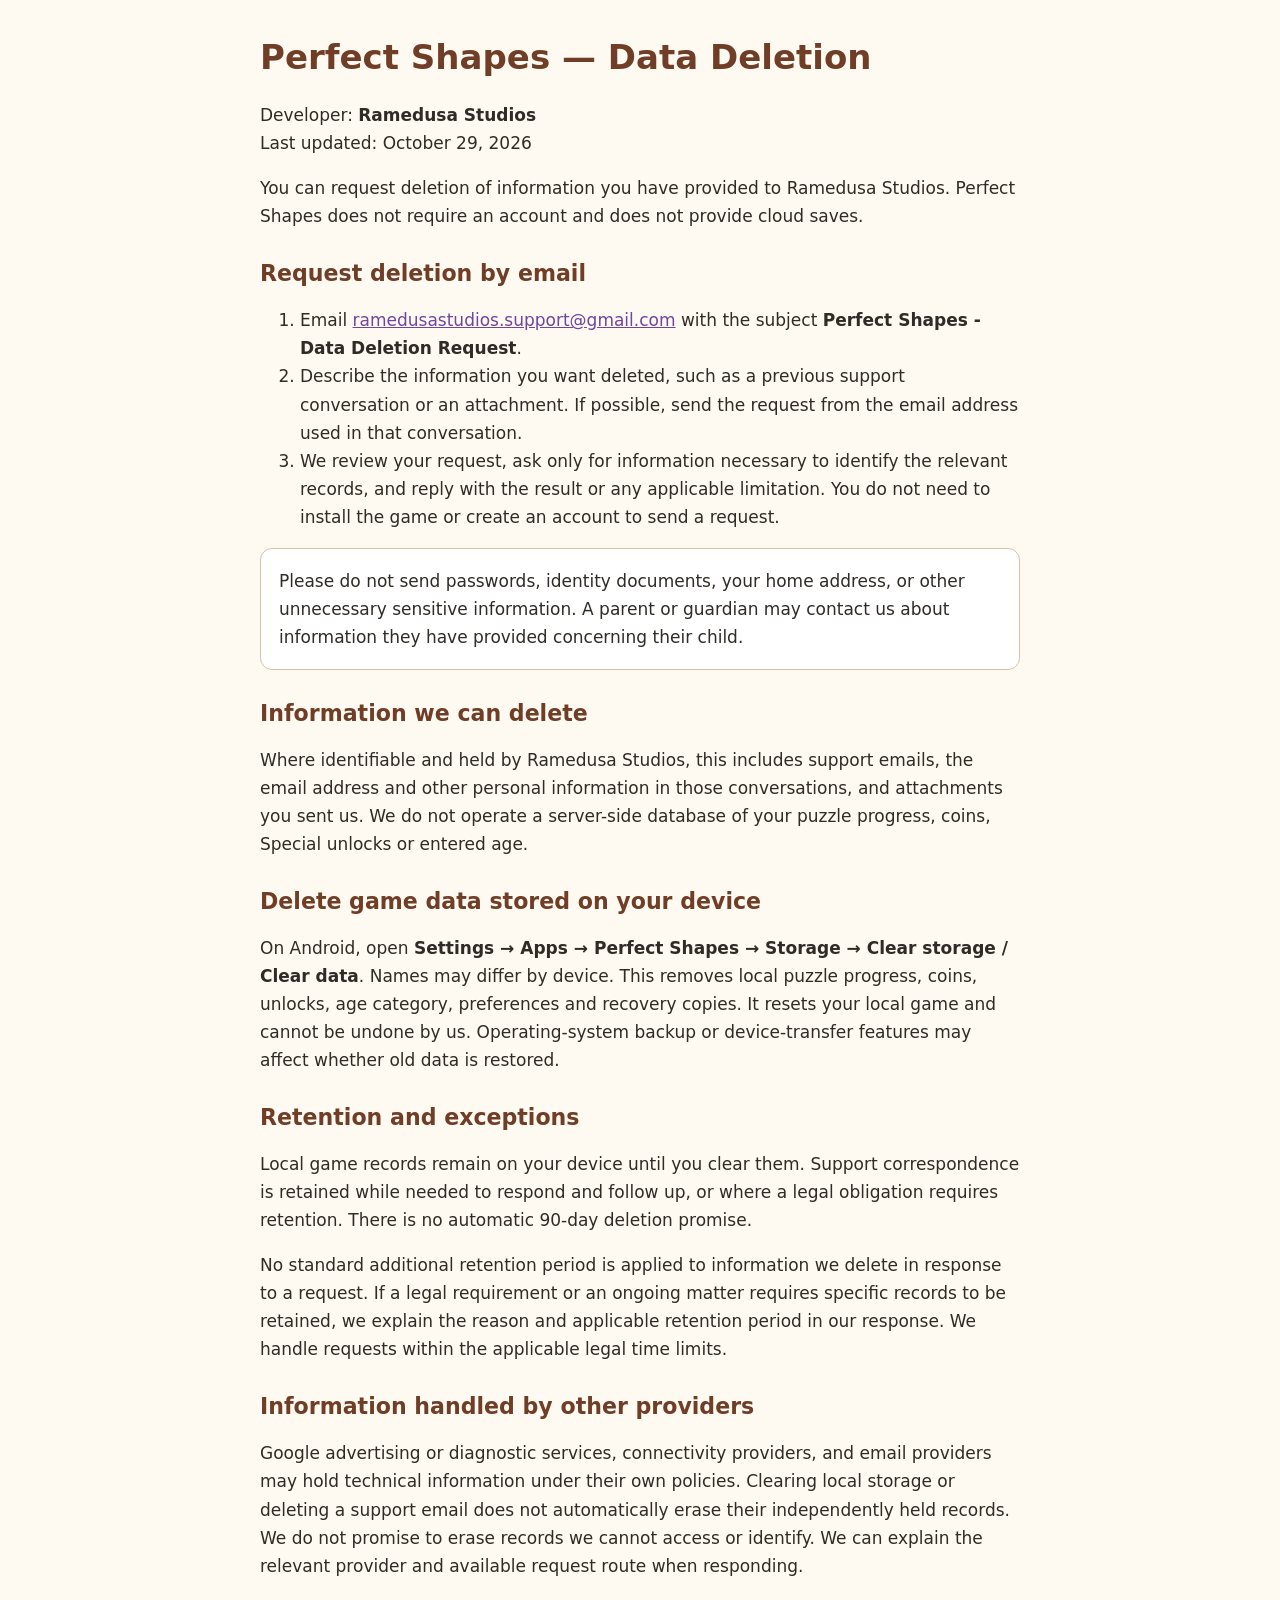
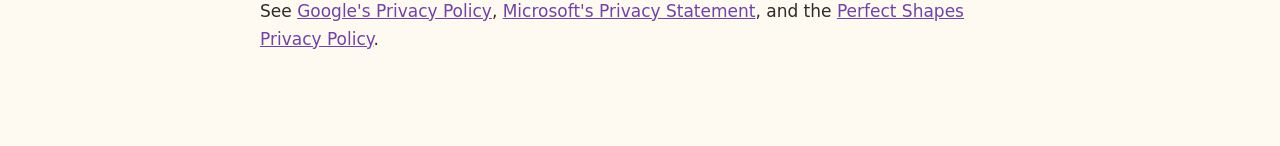
==== data-deletion.html @ 40631a1a "Add files via upload" ====
<!doctype html>
<html lang="en">
<head>
  <meta charset="utf-8">
  <meta name="viewport" content="width=device-width, initial-scale=1">
  <title>Perfect Shapes — Data Deletion</title>
  <style>
    body { max-width: 760px; margin: 36px auto; padding: 0 22px 40px; font: 17px/1.65 system-ui, sans-serif; color: #302b26; background: #fffaf1; }
    h1, h2 { line-height: 1.25; color: #703e27; }
    h2 { margin-top: 30px; font-size: 1.3em; }
    a { color: #7045a0; overflow-wrap: anywhere; }
    .contact { padding: 18px; border: 1px solid #d7c1a5; border-radius: 12px; background: #fff; }
  </style>
</head>
<body>
  <h1>Perfect Shapes — Data Deletion</h1>
  <p>Developer: <strong>Ramedusa Studios</strong><br>Last updated: October 29, 2026</p>
  <p>You can request deletion of information you have provided to Ramedusa Studios. Perfect Shapes does not require an account and does not provide cloud saves.</p>

  <h2>Request deletion by email</h2>
  <ol>
    <li>Email <a href="mailto:ramedusastudios.support@gmail.com?subject=Perfect%20Shapes%20-%20Data%20Deletion%20Request">ramedusastudios.support@gmail.com</a> with the subject <strong>Perfect Shapes - Data Deletion Request</strong>.</li>
    <li>Describe the information you want deleted, such as a previous support conversation or an attachment. If possible, send the request from the email address used in that conversation.</li>
    <li>We review your request, ask only for information necessary to identify the relevant records, and reply with the result or any applicable limitation. You do not need to install the game or create an account to send a request.</li>
  </ol>
  <p class="contact">Please do not send passwords, identity documents, your home address, or other unnecessary sensitive information. A parent or guardian may contact us about information they have provided concerning their child.</p>

  <h2>Information we can delete</h2>
  <p>Where identifiable and held by Ramedusa Studios, this includes support emails, the email address and other personal information in those conversations, and attachments you sent us. We do not operate a server-side database of your puzzle progress, coins, Special unlocks or entered age.</p>

  <h2>Delete game data stored on your device</h2>
  <p>On Android, open <strong>Settings → Apps → Perfect Shapes → Storage → Clear storage / Clear data</strong>. Names may differ by device. This removes local puzzle progress, coins, unlocks, age category, preferences and recovery copies. It resets your local game and cannot be undone by us. Operating-system backup or device-transfer features may affect whether old data is restored.</p>

  <h2>Retention and exceptions</h2>
  <p>Local game records remain on your device until you clear them. Support correspondence is retained while needed to respond and follow up, or where a legal obligation requires retention. There is no automatic 90-day deletion promise.</p>
  <p>No standard additional retention period is applied to information we delete in response to a request. If a legal requirement or an ongoing matter requires specific records to be retained, we explain the reason and applicable retention period in our response. We handle requests within the applicable legal time limits.</p>

  <h2>Information handled by other providers</h2>
  <p>Google advertising or diagnostic services, connectivity providers, and email providers may hold technical information under their own policies. Clearing local storage or deleting a support email does not automatically erase their independently held records. We do not promise to erase records we cannot access or identify. We can explain the relevant provider and available request route when responding.</p>
  <p>See <a href="https://policies.google.com/privacy">Google's Privacy Policy</a>, <a href="https://privacy.microsoft.com/privacystatement">Microsoft's Privacy Statement</a>, and the <a href="https://ramedus.github.io/perfect-shapes-privacy/">Perfect Shapes Privacy Policy</a>.</p>
</body>
</html>
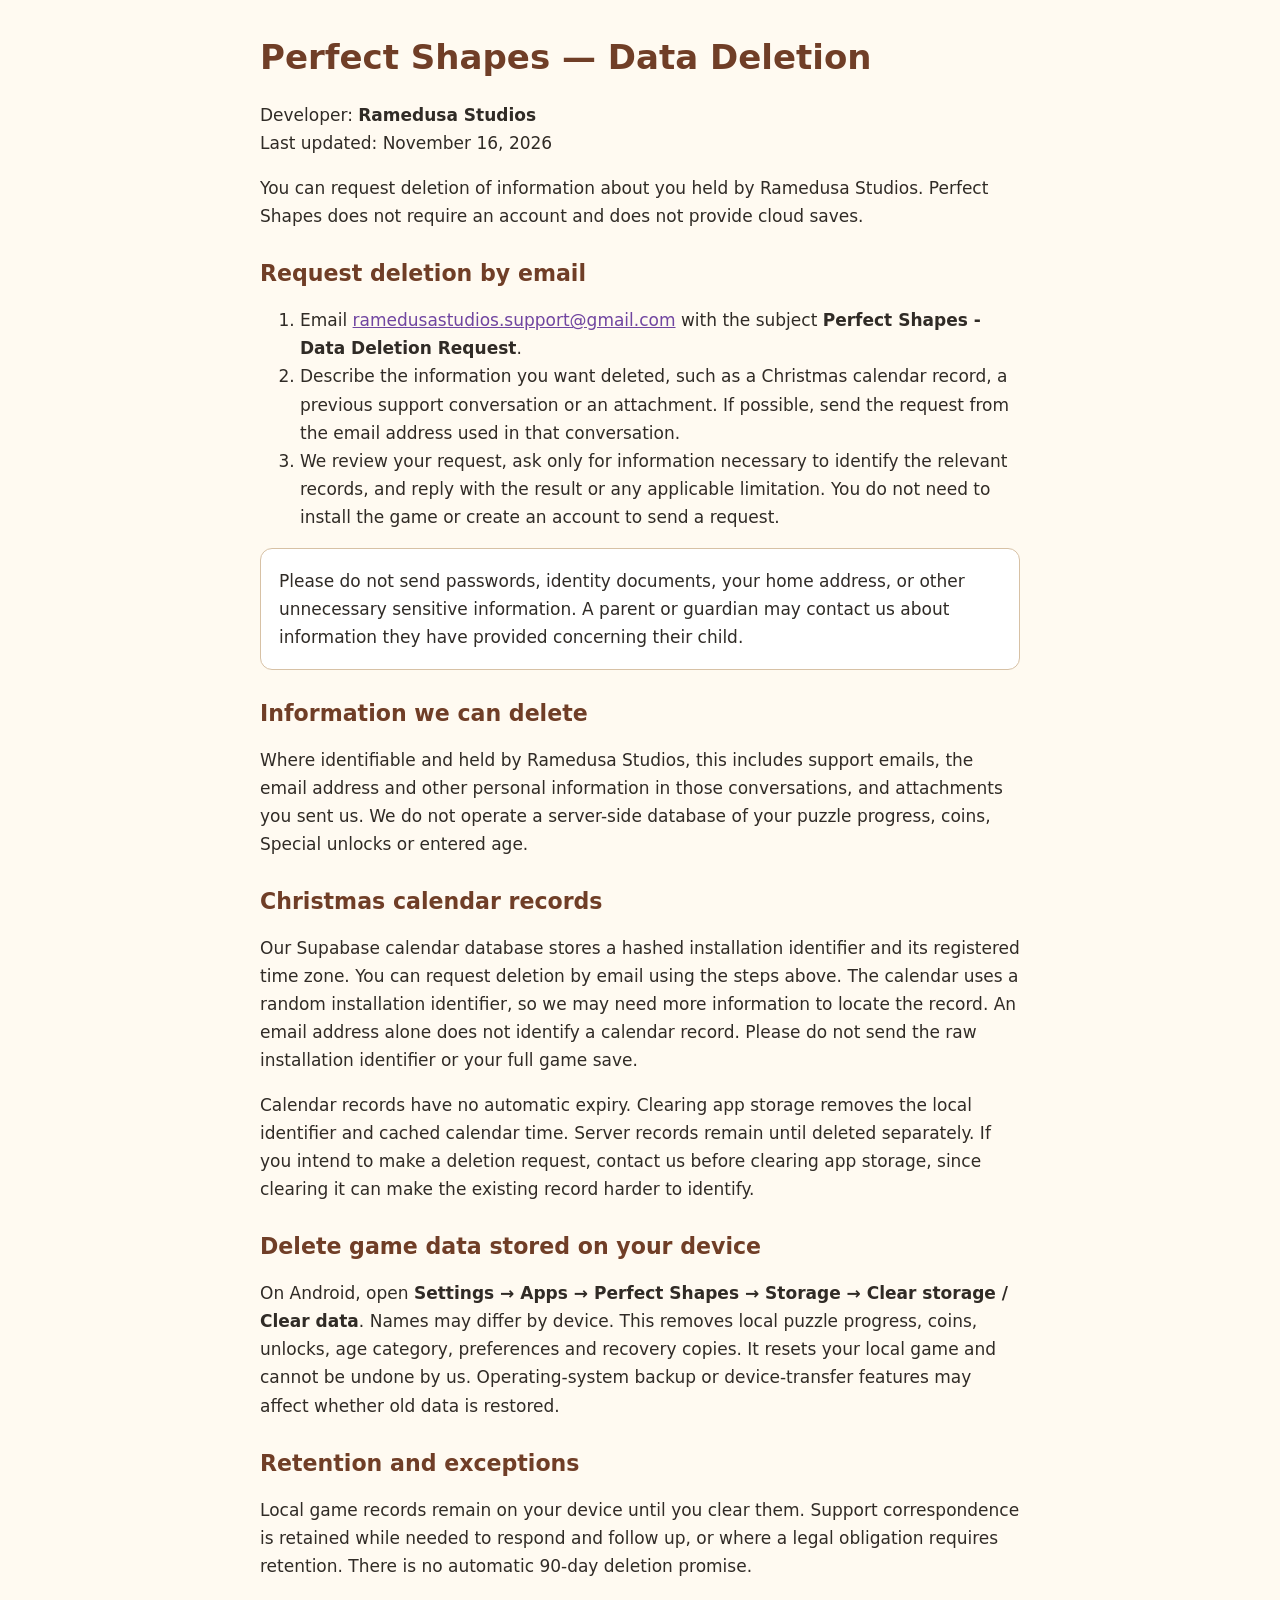
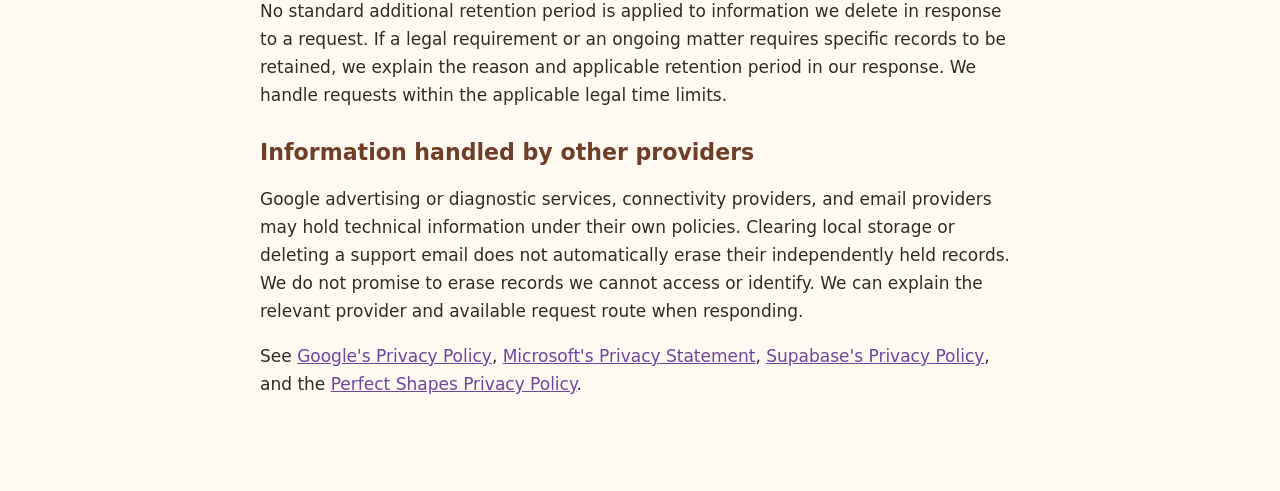
==== commit a7734fc3: "Update data-deletion.html" ====
--- a/data-deletion.html
+++ b/data-deletion.html
@@ -14,19 +14,23 @@
 </head>
 <body>
   <h1>Perfect Shapes — Data Deletion</h1>
-  <p>Developer: <strong>Ramedusa Studios</strong><br>Last updated: October 29, 2026</p>
-  <p>You can request deletion of information you have provided to Ramedusa Studios. Perfect Shapes does not require an account and does not provide cloud saves.</p>
+  <p>Developer: <strong>Ramedusa Studios</strong><br>Last updated: November 16, 2026</p>
+  <p>You can request deletion of information about you held by Ramedusa Studios. Perfect Shapes does not require an account and does not provide cloud saves.</p>
 
   <h2>Request deletion by email</h2>
   <ol>
     <li>Email <a href="mailto:ramedusastudios.support@gmail.com?subject=Perfect%20Shapes%20-%20Data%20Deletion%20Request">ramedusastudios.support@gmail.com</a> with the subject <strong>Perfect Shapes - Data Deletion Request</strong>.</li>
-    <li>Describe the information you want deleted, such as a previous support conversation or an attachment. If possible, send the request from the email address used in that conversation.</li>
+    <li>Describe the information you want deleted, such as a Christmas calendar record, a previous support conversation or an attachment. If possible, send the request from the email address used in that conversation.</li>
     <li>We review your request, ask only for information necessary to identify the relevant records, and reply with the result or any applicable limitation. You do not need to install the game or create an account to send a request.</li>
   </ol>
   <p class="contact">Please do not send passwords, identity documents, your home address, or other unnecessary sensitive information. A parent or guardian may contact us about information they have provided concerning their child.</p>
 
   <h2>Information we can delete</h2>
   <p>Where identifiable and held by Ramedusa Studios, this includes support emails, the email address and other personal information in those conversations, and attachments you sent us. We do not operate a server-side database of your puzzle progress, coins, Special unlocks or entered age.</p>
+
+  <h2>Christmas calendar records</h2>
+  <p>Our Supabase calendar database stores a hashed installation identifier and its registered time zone. You can request deletion by email using the steps above. The calendar uses a random installation identifier, so we may need more information to locate the record. An email address alone does not identify a calendar record. Please do not send the raw installation identifier or your full game save.</p>
+  <p>Calendar records have no automatic expiry. Clearing app storage removes the local identifier and cached calendar time. Server records remain until deleted separately. If you intend to make a deletion request, contact us before clearing app storage, since clearing it can make the existing record harder to identify.</p>
 
   <h2>Delete game data stored on your device</h2>
   <p>On Android, open <strong>Settings → Apps → Perfect Shapes → Storage → Clear storage / Clear data</strong>. Names may differ by device. This removes local puzzle progress, coins, unlocks, age category, preferences and recovery copies. It resets your local game and cannot be undone by us. Operating-system backup or device-transfer features may affect whether old data is restored.</p>
@@ -37,6 +41,6 @@
 
   <h2>Information handled by other providers</h2>
   <p>Google advertising or diagnostic services, connectivity providers, and email providers may hold technical information under their own policies. Clearing local storage or deleting a support email does not automatically erase their independently held records. We do not promise to erase records we cannot access or identify. We can explain the relevant provider and available request route when responding.</p>
-  <p>See <a href="https://policies.google.com/privacy">Google's Privacy Policy</a>, <a href="https://privacy.microsoft.com/privacystatement">Microsoft's Privacy Statement</a>, and the <a href="https://ramedus.github.io/perfect-shapes-privacy/">Perfect Shapes Privacy Policy</a>.</p>
+  <p>See <a href="https://policies.google.com/privacy">Google's Privacy Policy</a>, <a href="https://privacy.microsoft.com/privacystatement">Microsoft's Privacy Statement</a>, <a href="https://supabase.com/privacy">Supabase's Privacy Policy</a>, and the <a href="https://ramedus.github.io/perfect-shapes-privacy/">Perfect Shapes Privacy Policy</a>.</p>
 </body>
 </html>
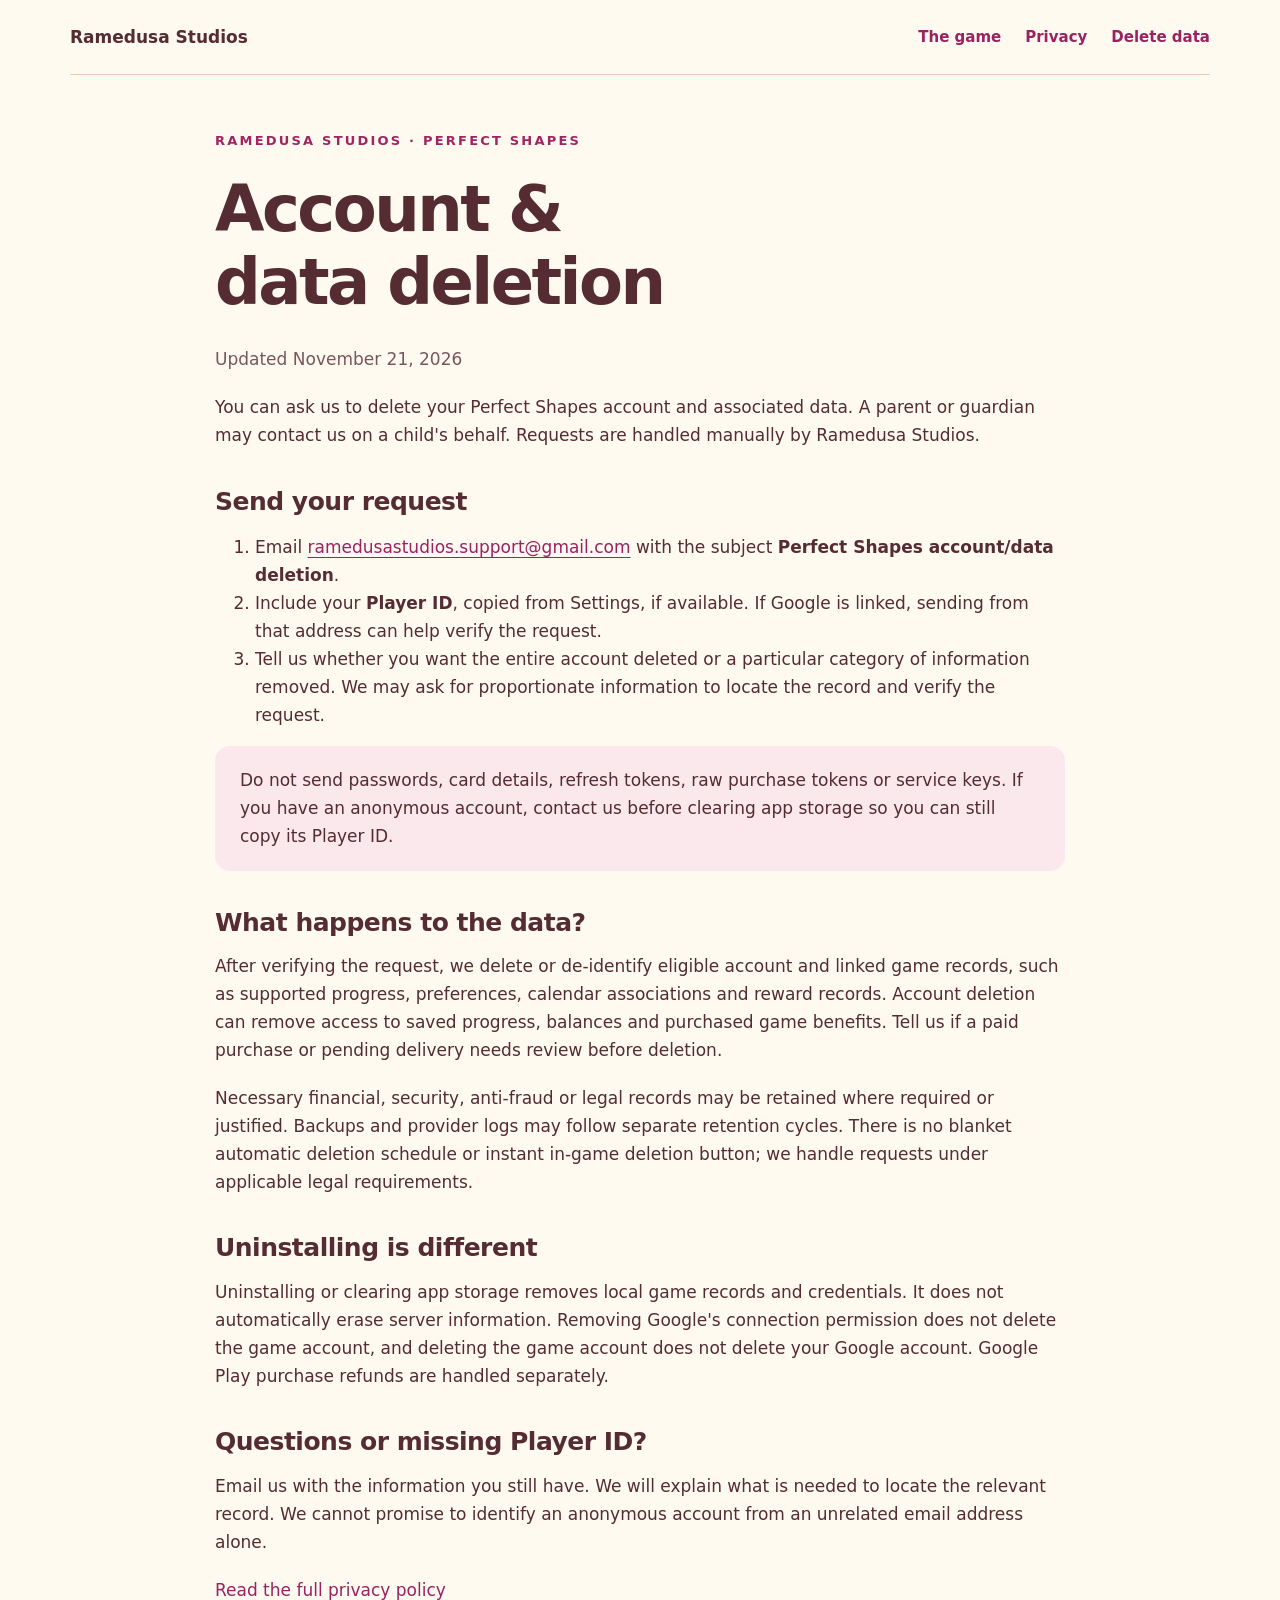
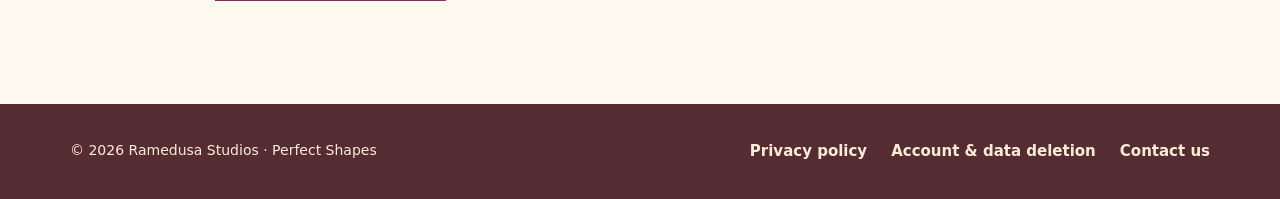
==== commit af1559bc: "Add files via upload" ====
--- a/data-deletion.html
+++ b/data-deletion.html
@@ -1,46 +1,5 @@
-<!doctype html>
-<html lang="en">
-<head>
-  <meta charset="utf-8">
-  <meta name="viewport" content="width=device-width, initial-scale=1">
-  <title>Perfect Shapes — Data Deletion</title>
-  <style>
-    body { max-width: 760px; margin: 36px auto; padding: 0 22px 40px; font: 17px/1.65 system-ui, sans-serif; color: #302b26; background: #fffaf1; }
-    h1, h2 { line-height: 1.25; color: #703e27; }
-    h2 { margin-top: 30px; font-size: 1.3em; }
-    a { color: #7045a0; overflow-wrap: anywhere; }
-    .contact { padding: 18px; border: 1px solid #d7c1a5; border-radius: 12px; background: #fff; }
-  </style>
-</head>
-<body>
-  <h1>Perfect Shapes — Data Deletion</h1>
-  <p>Developer: <strong>Ramedusa Studios</strong><br>Last updated: November 16, 2026</p>
-  <p>You can request deletion of information about you held by Ramedusa Studios. Perfect Shapes does not require an account and does not provide cloud saves.</p>
-
-  <h2>Request deletion by email</h2>
-  <ol>
-    <li>Email <a href="mailto:ramedusastudios.support@gmail.com?subject=Perfect%20Shapes%20-%20Data%20Deletion%20Request">ramedusastudios.support@gmail.com</a> with the subject <strong>Perfect Shapes - Data Deletion Request</strong>.</li>
-    <li>Describe the information you want deleted, such as a Christmas calendar record, a previous support conversation or an attachment. If possible, send the request from the email address used in that conversation.</li>
-    <li>We review your request, ask only for information necessary to identify the relevant records, and reply with the result or any applicable limitation. You do not need to install the game or create an account to send a request.</li>
-  </ol>
-  <p class="contact">Please do not send passwords, identity documents, your home address, or other unnecessary sensitive information. A parent or guardian may contact us about information they have provided concerning their child.</p>
-
-  <h2>Information we can delete</h2>
-  <p>Where identifiable and held by Ramedusa Studios, this includes support emails, the email address and other personal information in those conversations, and attachments you sent us. We do not operate a server-side database of your puzzle progress, coins, Special unlocks or entered age.</p>
-
-  <h2>Christmas calendar records</h2>
-  <p>Our Supabase calendar database stores a hashed installation identifier and its registered time zone. You can request deletion by email using the steps above. The calendar uses a random installation identifier, so we may need more information to locate the record. An email address alone does not identify a calendar record. Please do not send the raw installation identifier or your full game save.</p>
-  <p>Calendar records have no automatic expiry. Clearing app storage removes the local identifier and cached calendar time. Server records remain until deleted separately. If you intend to make a deletion request, contact us before clearing app storage, since clearing it can make the existing record harder to identify.</p>
-
-  <h2>Delete game data stored on your device</h2>
-  <p>On Android, open <strong>Settings → Apps → Perfect Shapes → Storage → Clear storage / Clear data</strong>. Names may differ by device. This removes local puzzle progress, coins, unlocks, age category, preferences and recovery copies. It resets your local game and cannot be undone by us. Operating-system backup or device-transfer features may affect whether old data is restored.</p>
-
-  <h2>Retention and exceptions</h2>
-  <p>Local game records remain on your device until you clear them. Support correspondence is retained while needed to respond and follow up, or where a legal obligation requires retention. There is no automatic 90-day deletion promise.</p>
-  <p>No standard additional retention period is applied to information we delete in response to a request. If a legal requirement or an ongoing matter requires specific records to be retained, we explain the reason and applicable retention period in our response. We handle requests within the applicable legal time limits.</p>
-
-  <h2>Information handled by other providers</h2>
-  <p>Google advertising or diagnostic services, connectivity providers, and email providers may hold technical information under their own policies. Clearing local storage or deleting a support email does not automatically erase their independently held records. We do not promise to erase records we cannot access or identify. We can explain the relevant provider and available request route when responding.</p>
-  <p>See <a href="https://policies.google.com/privacy">Google's Privacy Policy</a>, <a href="https://privacy.microsoft.com/privacystatement">Microsoft's Privacy Statement</a>, <a href="https://supabase.com/privacy">Supabase's Privacy Policy</a>, and the <a href="https://ramedus.github.io/perfect-shapes-privacy/">Perfect Shapes Privacy Policy</a>.</p>
-</body>
-</html>
+<!doctype html>
+<html lang="en"><head><meta charset="utf-8"><meta name="viewport" content="width=device-width, initial-scale=1"><title>Account and Data Deletion | Perfect Shapes</title><meta name="description" content="Request deletion of your Perfect Shapes game account and associated data from Ramedusa Studios."><meta name="theme-color" content="#fffaf0"><link rel="canonical" href="https://ramedus.github.io/perfect-shapes-privacy/data-deletion.html"><link rel="stylesheet" href="assets/site.css"><meta property="og:title" content="Account and Data Deletion"><meta property="og:description" content="Request deletion of your Perfect Shapes game account and associated data from Ramedusa Studios."><meta property="og:type" content="website"><meta property="og:image" content="https://ramedus.github.io/perfect-shapes-privacy/assets/logo.webp"></head><body>
+<a class="skip" href="#main">Skip to content</a><header class="wrap top"><a class="brand" href="app.html">Ramedusa Studios</a><nav aria-label="Main navigation"><a href="app.html">The game</a><a href="index.html">Privacy</a><a href="data-deletion.html">Delete data</a></nav></header>
+<main id="main" class="wrap legal"><div class="eyebrow">Ramedusa Studios · Perfect Shapes</div><h1>Account &amp;<br>data deletion</h1><p class="updated">Updated November 21, 2026</p><p>You can ask us to delete your Perfect Shapes account and associated data. A parent or guardian may contact us on a child's behalf. Requests are handled manually by Ramedusa Studios.</p><h2>Send your request</h2><ol><li>Email <a href="mailto:ramedusastudios.support@gmail.com?subject=Perfect%20Shapes%20account%2Fdata%20deletion">ramedusastudios.support@gmail.com</a> with the subject <strong>Perfect Shapes account/data deletion</strong>.</li><li>Include your <strong>Player ID</strong>, copied from Settings, if available. If Google is linked, sending from that address can help verify the request.</li><li>Tell us whether you want the entire account deleted or a particular category of information removed. We may ask for proportionate information to locate the record and verify the request.</li></ol><p class="notice">Do not send passwords, card details, refresh tokens, raw purchase tokens or service keys. If you have an anonymous account, contact us before clearing app storage so you can still copy its Player ID.</p><h2>What happens to the data?</h2><p>After verifying the request, we delete or de-identify eligible account and linked game records, such as supported progress, preferences, calendar associations and reward records. Account deletion can remove access to saved progress, balances and purchased game benefits. Tell us if a paid purchase or pending delivery needs review before deletion.</p><p>Necessary financial, security, anti-fraud or legal records may be retained where required or justified. Backups and provider logs may follow separate retention cycles. There is no blanket automatic deletion schedule or instant in-game deletion button; we handle requests under applicable legal requirements.</p><h2>Uninstalling is different</h2><p>Uninstalling or clearing app storage removes local game records and credentials. It does not automatically erase server information. Removing Google's connection permission does not delete the game account, and deleting the game account does not delete your Google account. Google Play purchase refunds are handled separately.</p><h2>Questions or missing Player ID?</h2><p>Email us with the information you still have. We will explain what is needed to locate the relevant record. We cannot promise to identify an anonymous account from an unrelated email address alone.</p><p><a href="index.html">Read the full privacy policy</a></p></main>
+<footer><div class="wrap"><p>© 2026 Ramedusa Studios · Perfect Shapes</p><nav aria-label="Footer navigation"><a href="index.html">Privacy policy</a><a href="data-deletion.html">Account &amp; data deletion</a><a href="mailto:ramedusastudios.support@gmail.com">Contact us</a></nav></div></footer></body></html>
--- a/assets/site.css
+++ b/assets/site.css
@@ -0,0 +1,2 @@
+
+:root{--ink:#542c32;--muted:#79565d;--paper:#fffaf0;--pink:#e92c84;--gold:#f4ac28;--line:#edc9b3}*{box-sizing:border-box}html{scroll-behavior:smooth}body{margin:0;background:var(--paper);color:var(--ink);font:17px/1.65 system-ui,-apple-system,BlinkMacSystemFont,"Segoe UI",sans-serif}a{color:#9a2261;text-underline-offset:4px}a:focus-visible,summary:focus-visible{outline:3px solid #6b3bab;outline-offset:5px}img{max-width:100%;display:block}h1,h2,h3,p{margin-top:0}h1,h2,h3{line-height:1.14;letter-spacing:-.04em}h1{font-size:clamp(2.8rem,6.3vw,5.6rem);max-width:700px;margin-bottom:26px}h2{font-size:clamp(2rem,4vw,3.3rem)}h3{font-size:1.35rem}p{margin-bottom:20px}.wrap{width:min(1140px,calc(100% - 48px));margin:auto}.top{display:flex;justify-content:space-between;align-items:center;gap:20px;padding:23px 0;border-bottom:1px solid var(--line)}.brand{font-size:17px;font-weight:800;text-decoration:none;color:var(--ink)}nav{display:flex;gap:24px;align-items:center;flex-wrap:wrap}nav a{font-size:15px;font-weight:650;text-decoration:none}.eyebrow{text-transform:uppercase;letter-spacing:.17em;font-size:13px;font-weight:800;color:#a22461;margin-bottom:22px}.button{display:inline-flex;justify-content:center;align-items:center;min-height:52px;padding:12px 27px;background:#572d40;color:#fff;text-decoration:none;border-radius:100px;font-size:16px;font-weight:750;box-shadow:0 5px 0 #edbb8f}.button:hover{background:#783452}.hero{display:grid;grid-template-columns:1.05fr 1fr;gap:54px;align-items:center;padding:65px 0 76px}.hero p{max-width:475px;color:var(--muted);font-size:19px}.logo{width:245px;margin-bottom:30px}.fine{font-size:14px!important;color:var(--muted);margin-top:20px}.scene{position:relative;height:600px;border:8px solid #fff0d4;outline:1px solid #ecbe79;border-radius:220px 220px 40px 40px;background:#dbeef5 url('puzzle-room.webp') center 48%/cover;box-shadow:0 25px 60px #7d31542a;overflow:hidden}.scene:before{content:'';position:absolute;inset:0;background:linear-gradient(0deg,#74351d55,transparent 55%)}.scene img{position:absolute;width:81%;height:64%;object-fit:contain;left:9.5%;top:22%;filter:drop-shadow(0 15px 8px #74351d40)}.scene-label{position:absolute;bottom:25px;left:22px;right:22px;text-align:center;background:#fff9e9f0;border:1px solid #edbc7c;border-radius:18px;padding:13px;font-weight:750}.section{padding:76px 0;border-top:1px solid var(--line)}.intro{display:grid;grid-template-columns:1fr 1fr;gap:50px;align-items:start}.intro p{color:var(--muted);max-width:490px}.steps{list-style:none;counter-reset:step;padding:0;margin:35px 0 0}.steps li{position:relative;padding:0 0 26px 53px;counter-increment:step}.steps li:before{content:counter(step);position:absolute;left:0;top:1px;border:1px solid #da9b6c;background:#fff0cd;width:34px;height:34px;border-radius:50%;display:grid;place-items:center;font-weight:800}.steps strong{display:block}.steps span{color:var(--muted)}.gallery{display:grid;grid-template-columns:repeat(3,1fr);gap:22px;margin-top:38px}.specimen{margin:0;background:#f8e7ed;border:1px solid #edbed2;border-radius:140px 140px 24px 24px;padding:32px 23px 24px}.specimen:nth-child(2){background:#eee8f9;border-color:#d5c1ed}.specimen:nth-child(3){background:#e9f0e3;border-color:#c7d6b6}.specimen img{width:100%;height:230px;object-fit:contain;filter:drop-shadow(0 8px 5px #63405620)}figcaption{padding-top:20px;text-align:center;font-weight:750}.account{background:#fbe8e5}.account .wrap{display:grid;grid-template-columns:1fr 1fr;gap:70px;align-items:center}.note{border-left:3px solid #d49c47;padding:12px 0 12px 23px;color:var(--muted)}.faq{max-width:820px}details{border-bottom:1px solid var(--line);padding:21px 0}summary{font-weight:750;cursor:pointer;font-size:18px}details p{margin:15px 0 0;color:var(--muted)}footer{padding:35px 0;background:#542c32;color:#ffecd7;font-size:14px}footer a{color:#ffecd7}footer .wrap{display:flex;justify-content:space-between;gap:25px;flex-wrap:wrap}footer p{margin:0}.legal{max-width:850px;padding:55px 0 80px}.legal h1{font-size:clamp(2.5rem,5vw,4rem)}.legal h2{font-size:25px;margin:38px 0 15px;letter-spacing:-.02em}.legal p{overflow-wrap:anywhere}.legal .updated{color:var(--muted)}.legal ul{padding-left:23px}.legal .notice{padding:20px 25px;background:#fae8ec;border-radius:15px}.skip{position:absolute;top:-80px;left:20px;background:white;padding:12px;z-index:5}.skip:focus{top:10px}@media(max-width:760px){.wrap{width:calc(100% - 36px)}.top{align-items:flex-start}nav{gap:12px 17px;justify-content:flex-end}nav a{font-size:14px}.hero{grid-template-columns:1fr;gap:35px;padding:40px 0 50px}.hero h1{font-size:3.1rem}.hero p{font-size:18px}.logo{width:210px;margin-bottom:22px}.scene{height:480px;max-width:470px;width:100%;margin:auto}.intro,.account .wrap{grid-template-columns:1fr;gap:25px}.section{padding:48px 0}.gallery{grid-template-columns:1fr;max-width:440px;margin:30px auto 0}.specimen{border-radius:90px 90px 22px 22px}.specimen img{height:220px}.account .wrap{gap:20px}.legal{padding-top:36px}}@media(prefers-reduced-motion:reduce){html{scroll-behavior:auto}}
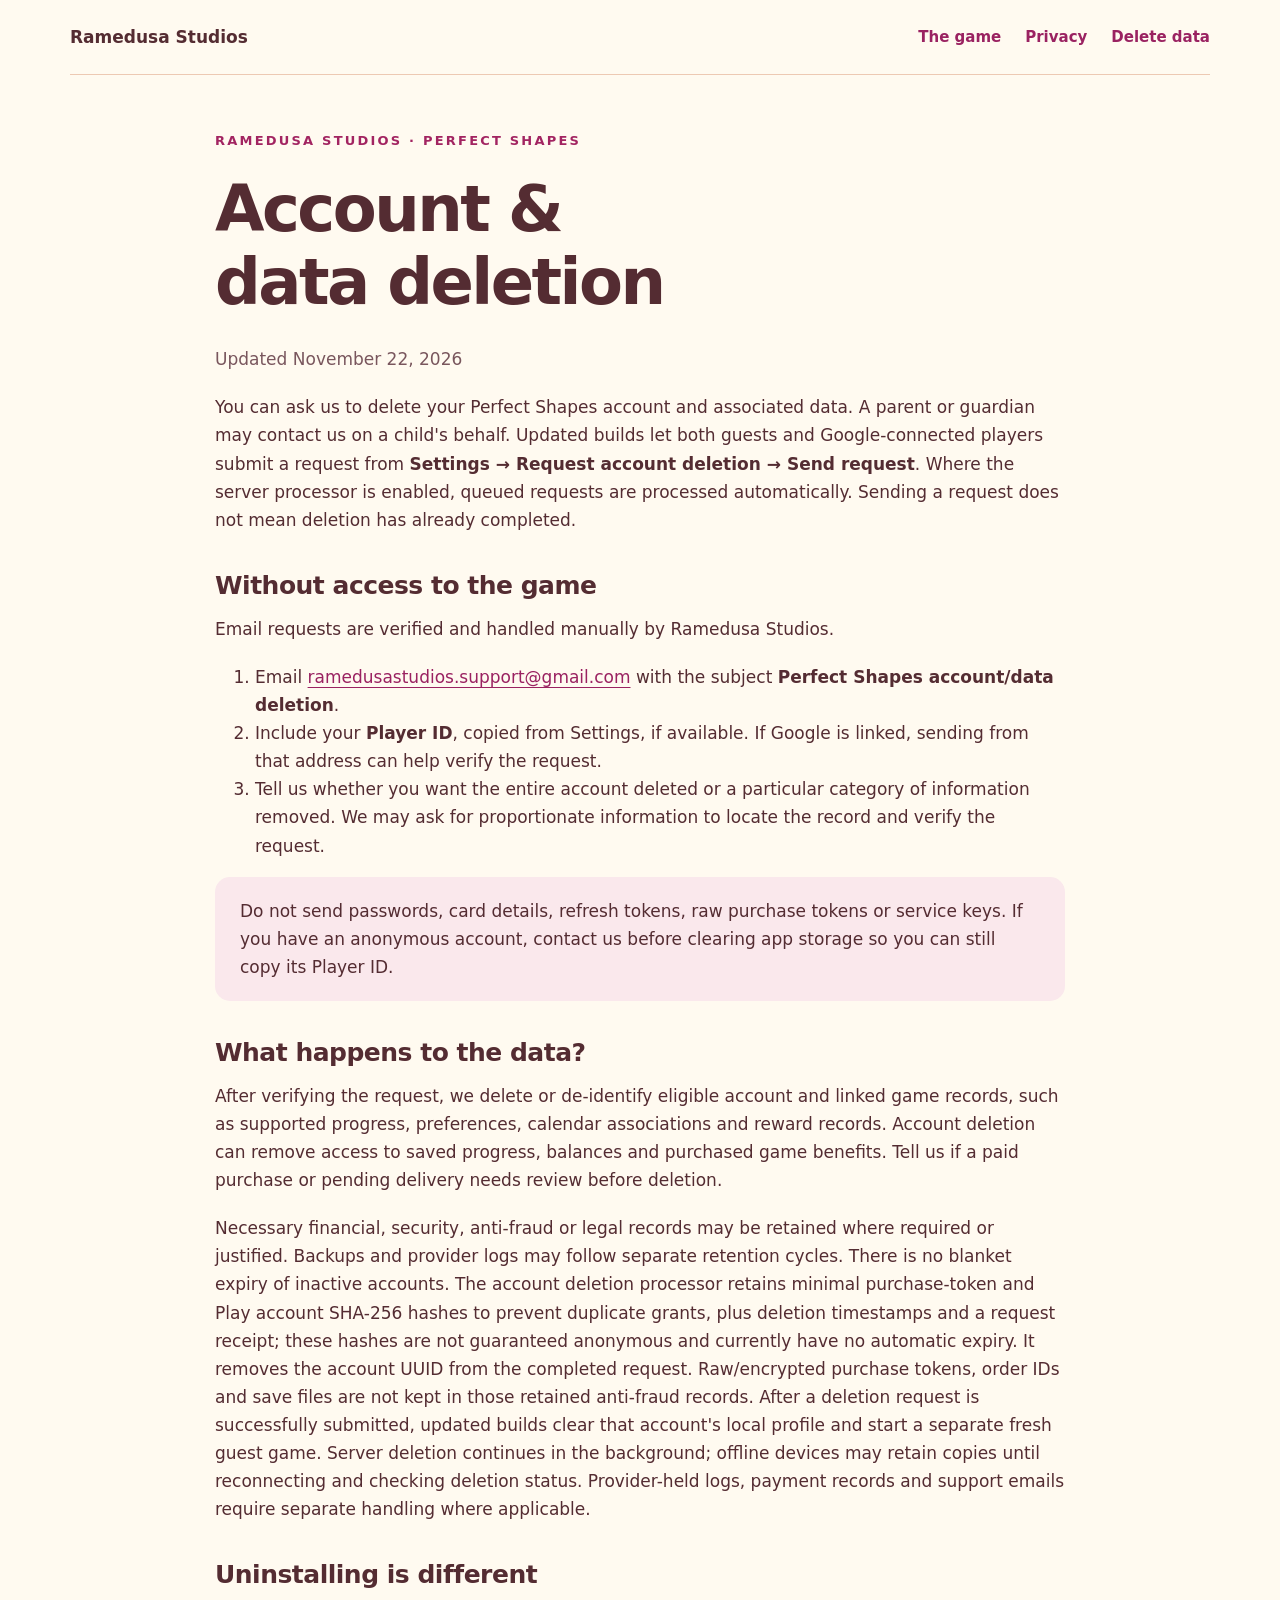
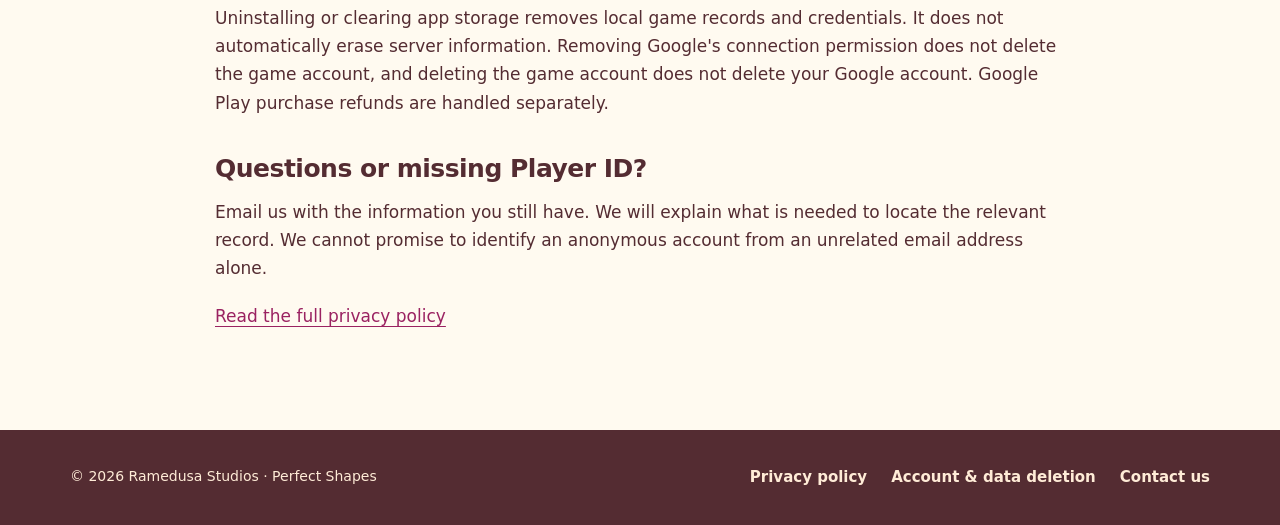
==== commit 80d29020: "Add files via upload" ====
--- a/data-deletion.html
+++ b/data-deletion.html
@@ -1,5 +1,5 @@
 <!doctype html>
 <html lang="en"><head><meta charset="utf-8"><meta name="viewport" content="width=device-width, initial-scale=1"><title>Account and Data Deletion | Perfect Shapes</title><meta name="description" content="Request deletion of your Perfect Shapes game account and associated data from Ramedusa Studios."><meta name="theme-color" content="#fffaf0"><link rel="canonical" href="https://ramedus.github.io/perfect-shapes-privacy/data-deletion.html"><link rel="stylesheet" href="assets/site.css"><meta property="og:title" content="Account and Data Deletion"><meta property="og:description" content="Request deletion of your Perfect Shapes game account and associated data from Ramedusa Studios."><meta property="og:type" content="website"><meta property="og:image" content="https://ramedus.github.io/perfect-shapes-privacy/assets/logo.webp"></head><body>
 <a class="skip" href="#main">Skip to content</a><header class="wrap top"><a class="brand" href="app.html">Ramedusa Studios</a><nav aria-label="Main navigation"><a href="app.html">The game</a><a href="index.html">Privacy</a><a href="data-deletion.html">Delete data</a></nav></header>
-<main id="main" class="wrap legal"><div class="eyebrow">Ramedusa Studios · Perfect Shapes</div><h1>Account &amp;<br>data deletion</h1><p class="updated">Updated November 21, 2026</p><p>You can ask us to delete your Perfect Shapes account and associated data. A parent or guardian may contact us on a child's behalf. Requests are handled manually by Ramedusa Studios.</p><h2>Send your request</h2><ol><li>Email <a href="mailto:ramedusastudios.support@gmail.com?subject=Perfect%20Shapes%20account%2Fdata%20deletion">ramedusastudios.support@gmail.com</a> with the subject <strong>Perfect Shapes account/data deletion</strong>.</li><li>Include your <strong>Player ID</strong>, copied from Settings, if available. If Google is linked, sending from that address can help verify the request.</li><li>Tell us whether you want the entire account deleted or a particular category of information removed. We may ask for proportionate information to locate the record and verify the request.</li></ol><p class="notice">Do not send passwords, card details, refresh tokens, raw purchase tokens or service keys. If you have an anonymous account, contact us before clearing app storage so you can still copy its Player ID.</p><h2>What happens to the data?</h2><p>After verifying the request, we delete or de-identify eligible account and linked game records, such as supported progress, preferences, calendar associations and reward records. Account deletion can remove access to saved progress, balances and purchased game benefits. Tell us if a paid purchase or pending delivery needs review before deletion.</p><p>Necessary financial, security, anti-fraud or legal records may be retained where required or justified. Backups and provider logs may follow separate retention cycles. There is no blanket automatic deletion schedule or instant in-game deletion button; we handle requests under applicable legal requirements.</p><h2>Uninstalling is different</h2><p>Uninstalling or clearing app storage removes local game records and credentials. It does not automatically erase server information. Removing Google's connection permission does not delete the game account, and deleting the game account does not delete your Google account. Google Play purchase refunds are handled separately.</p><h2>Questions or missing Player ID?</h2><p>Email us with the information you still have. We will explain what is needed to locate the relevant record. We cannot promise to identify an anonymous account from an unrelated email address alone.</p><p><a href="index.html">Read the full privacy policy</a></p></main>
+<main id="main" class="wrap legal"><div class="eyebrow">Ramedusa Studios · Perfect Shapes</div><h1>Account &amp;<br>data deletion</h1><p class="updated">Updated November 22, 2026</p><p>You can ask us to delete your Perfect Shapes account and associated data. A parent or guardian may contact us on a child's behalf. Updated builds let both guests and Google-connected players submit a request from <strong>Settings → Request account deletion → Send request</strong>. Where the server processor is enabled, queued requests are processed automatically. Sending a request does not mean deletion has already completed.</p><h2>Without access to the game</h2><p>Email requests are verified and handled manually by Ramedusa Studios.</p><ol><li>Email <a href="mailto:ramedusastudios.support@gmail.com?subject=Perfect%20Shapes%20account%2Fdata%20deletion">ramedusastudios.support@gmail.com</a> with the subject <strong>Perfect Shapes account/data deletion</strong>.</li><li>Include your <strong>Player ID</strong>, copied from Settings, if available. If Google is linked, sending from that address can help verify the request.</li><li>Tell us whether you want the entire account deleted or a particular category of information removed. We may ask for proportionate information to locate the record and verify the request.</li></ol><p class="notice">Do not send passwords, card details, refresh tokens, raw purchase tokens or service keys. If you have an anonymous account, contact us before clearing app storage so you can still copy its Player ID.</p><h2>What happens to the data?</h2><p>After verifying the request, we delete or de-identify eligible account and linked game records, such as supported progress, preferences, calendar associations and reward records. Account deletion can remove access to saved progress, balances and purchased game benefits. Tell us if a paid purchase or pending delivery needs review before deletion.</p><p>Necessary financial, security, anti-fraud or legal records may be retained where required or justified. Backups and provider logs may follow separate retention cycles. There is no blanket expiry of inactive accounts. The account deletion processor retains minimal purchase-token and Play account SHA-256 hashes to prevent duplicate grants, plus deletion timestamps and a request receipt; these hashes are not guaranteed anonymous and currently have no automatic expiry. It removes the account UUID from the completed request. Raw/encrypted purchase tokens, order IDs and save files are not kept in those retained anti-fraud records. After a deletion request is successfully submitted, updated builds clear that account's local profile and start a separate fresh guest game. Server deletion continues in the background; offline devices may retain copies until reconnecting and checking deletion status. Provider-held logs, payment records and support emails require separate handling where applicable.</p><h2>Uninstalling is different</h2><p>Uninstalling or clearing app storage removes local game records and credentials. It does not automatically erase server information. Removing Google's connection permission does not delete the game account, and deleting the game account does not delete your Google account. Google Play purchase refunds are handled separately.</p><h2>Questions or missing Player ID?</h2><p>Email us with the information you still have. We will explain what is needed to locate the relevant record. We cannot promise to identify an anonymous account from an unrelated email address alone.</p><p><a href="index.html">Read the full privacy policy</a></p></main>
 <footer><div class="wrap"><p>© 2026 Ramedusa Studios · Perfect Shapes</p><nav aria-label="Footer navigation"><a href="index.html">Privacy policy</a><a href="data-deletion.html">Account &amp; data deletion</a><a href="mailto:ramedusastudios.support@gmail.com">Contact us</a></nav></div></footer></body></html>
